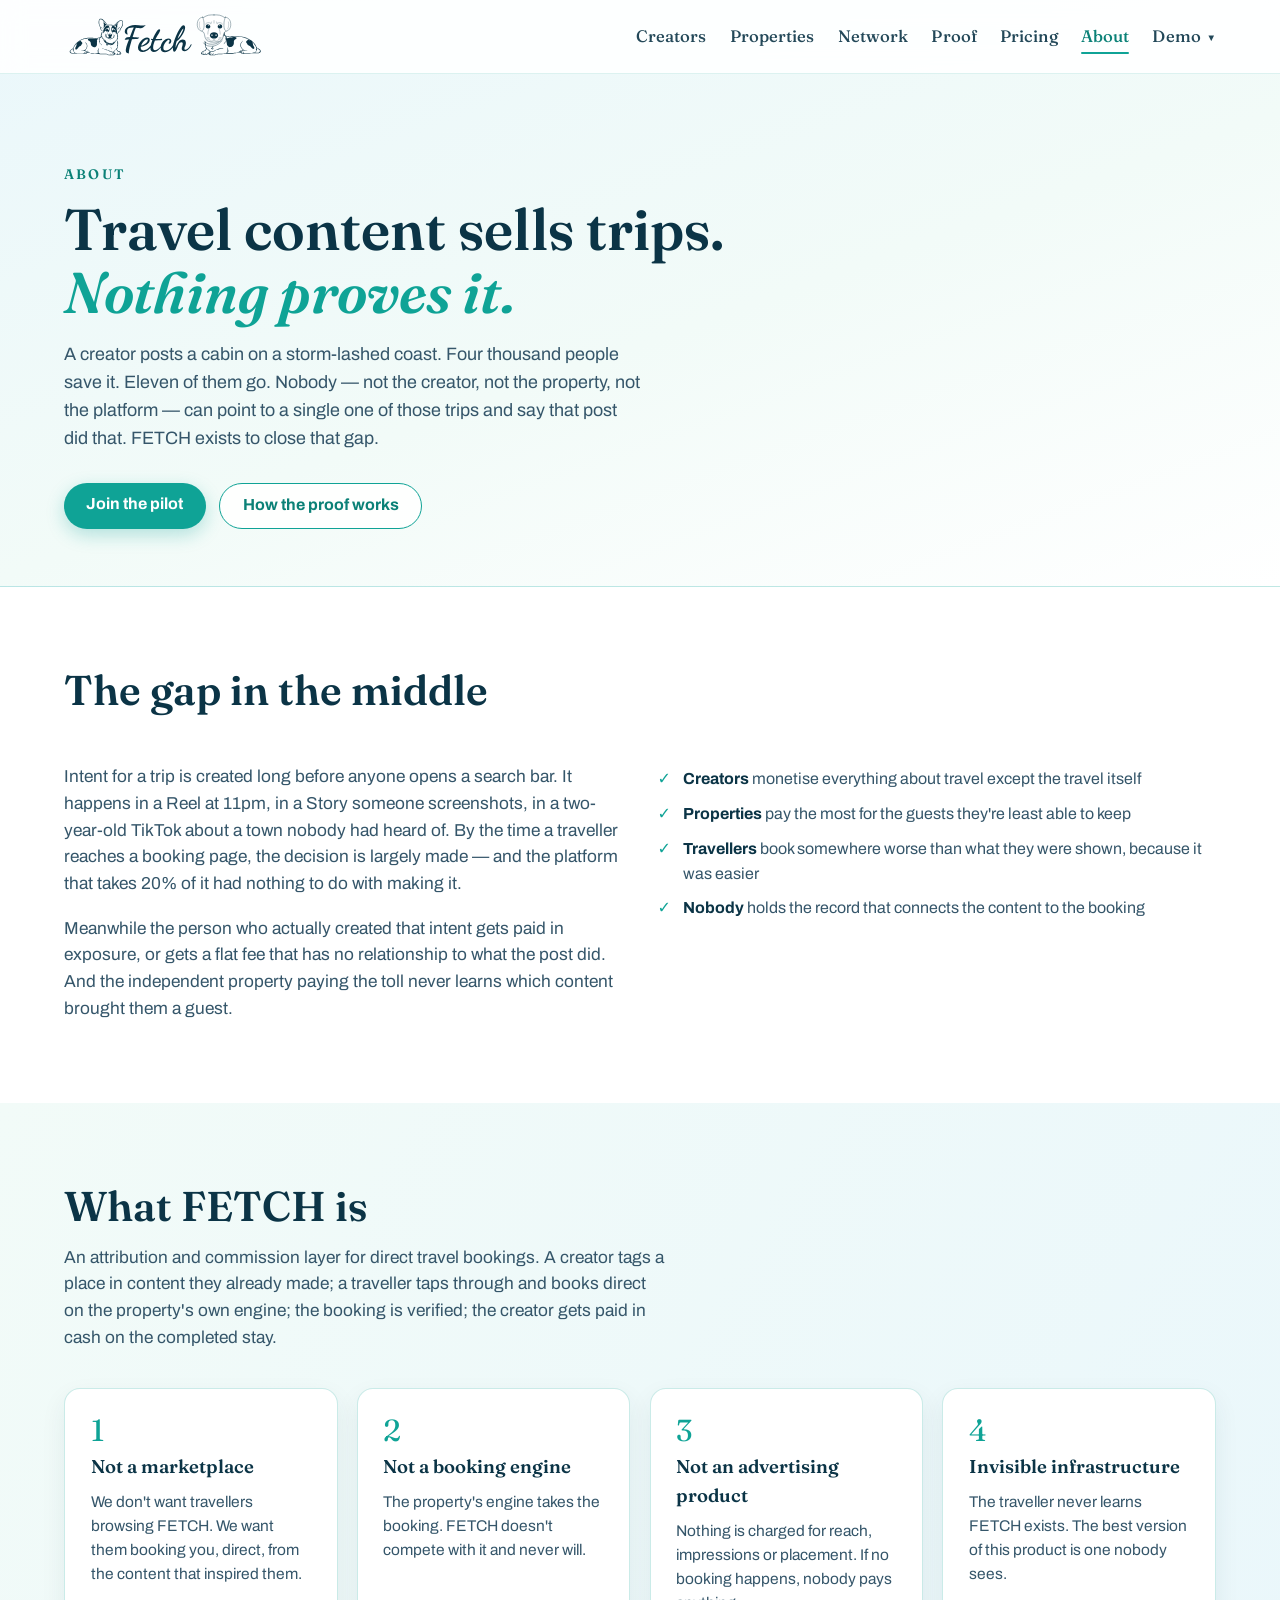
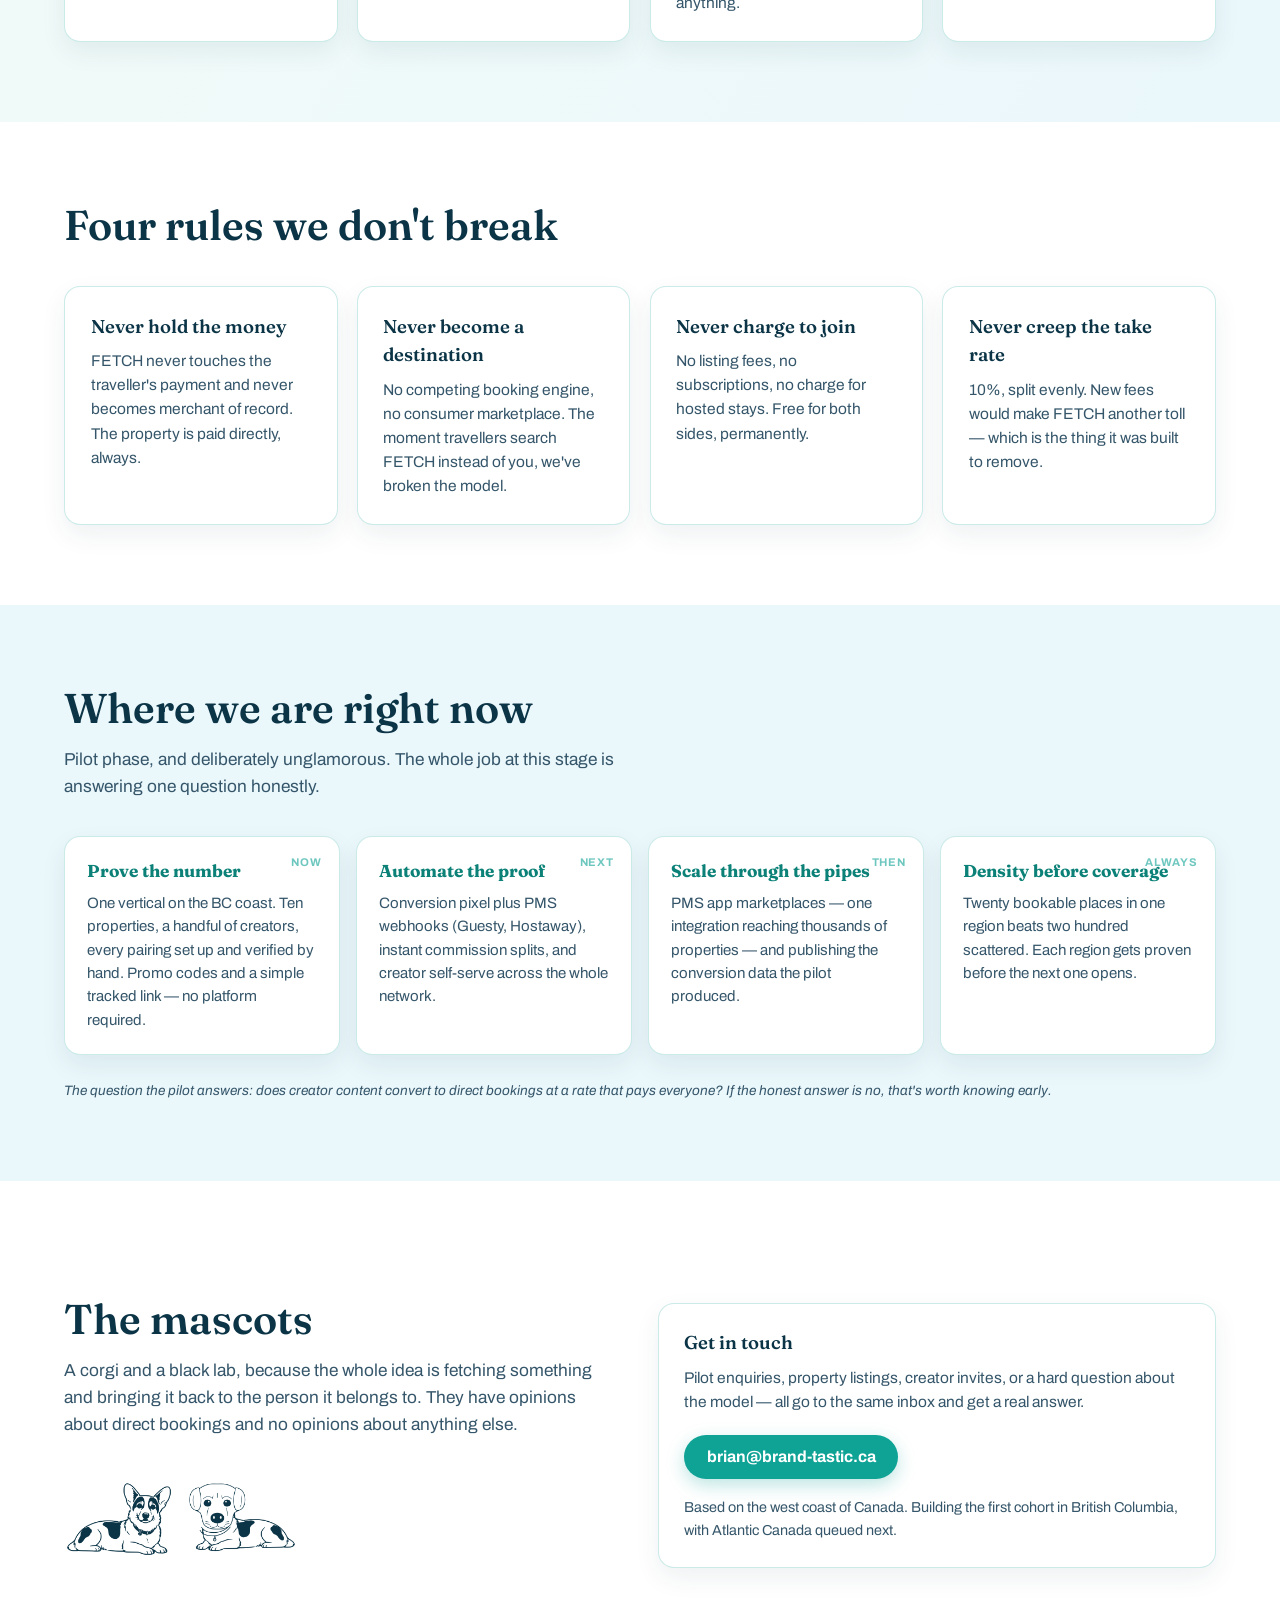
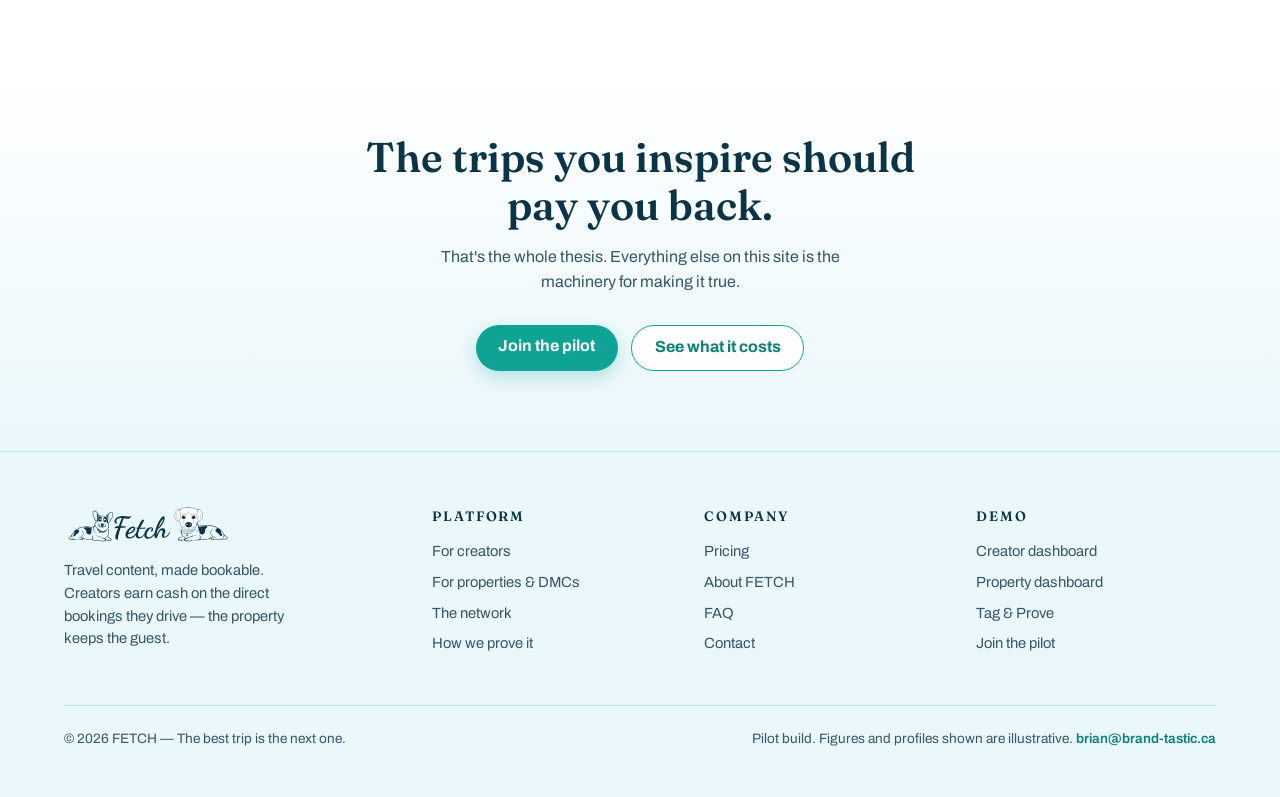
==== about.html @ e8c54d2d "Add 7-page marketing site: serif nav, supporting pages, mobile responsive" ====
<!DOCTYPE html>
<html lang="en">
<head>
<meta charset="UTF-8">
<meta name="viewport" content="width=device-width, initial-scale=1.0">
<title>FETCH — About</title>
<meta name="description" content="Why FETCH exists: travel content creates trip intent that nobody can prove or pay for. FETCH is the attribution and commission layer for direct travel bookings.">
<link rel="canonical" href="https://fetch-and-prove.netlify.app/about.html">
<meta name="theme-color" content="#0FA396">
<link rel="icon" type="image/png" href="/corgi.png">
<link rel="apple-touch-icon" href="/corgi.png">
<meta property="og:type" content="website">
<meta property="og:site_name" content="FETCH">
<meta property="og:title" content="FETCH — About">
<meta property="og:description" content="Why FETCH exists: travel content creates trip intent that nobody can prove or pay for. FETCH is the attribution and commission layer for direct travel bookings.">
<meta property="og:url" content="https://fetch-and-prove.netlify.app/about.html">
<meta name="twitter:card" content="summary_large_image">
<link rel="preconnect" href="https://fonts.googleapis.com">
<link rel="preconnect" href="https://fonts.gstatic.com" crossorigin>
<link href="https://fonts.googleapis.com/css2?family=Fraunces:ital,opsz,wght@0,9..144,500;0,9..144,600;0,9..144,700;1,9..144,600&family=Archivo:wght@400;500;600;700&display=swap" rel="stylesheet">
<link rel="stylesheet" href="/site.css">
</head>
<body>
<!--NAV--><nav class="nav">
  <a class="nav-logo" href="/" aria-label="FETCH home"><img src="/logo.svg" alt="Fetch"></a>
  <button class="nav-toggle" type="button" aria-label="Menu" aria-expanded="false" aria-controls="navLinks"><span></span></button>
  <div class="nav-links" id="navLinks">
    <a href="/creators.html">Creators</a>
    <a href="/properties.html">Properties</a>
    <a href="/network.html">Network</a>
    <a href="/proof.html">Proof</a>
    <a href="/pricing.html">Pricing</a>
    <a href="/about.html">About</a>
    <div class="nav-drop" data-open="false">
      <button type="button" aria-expanded="false" aria-haspopup="true">Demo <span class="car">▼</span></button>
      <div class="nav-drop-menu">
        <a href="/creator.html"><b>Creator dashboard</b><span>Taps, bookings and what you're owed</span></a>
        <a href="/property.html"><b>Property dashboard</b><span>Report stays, rank creators by proof</span></a>
        <a href="/app.html"><b>Tag &amp; Prove</b><span>The pilot tool that runs attribution</span></a>
        <p class="nav-drop-note">Demo data. Nothing here is a real booking.</p>
      </div>
    </div>
    <div class="nav-cta"><a class="btn" href="/#join">Join the pilot</a></div>
  </div>
</nav><!--/NAV-->
<header class="phero">
  <div class="tight">
    <p class="eyebrow">About</p>
    <h1>Travel content sells trips. <em>Nothing proves it.</em></h1>
    <p>A creator posts a cabin on a storm-lashed coast. Four thousand people save it. Eleven of them go. Nobody — not the creator, not the property, not the platform — can point to a single one of those trips and say that post did that. FETCH exists to close that gap.</p>
    <div class="hero-ctas">
      <a class="btn" href="/#join">Join the pilot</a>
      <a class="btn line" href="/proof.html">How the proof works</a>
    </div>
  </div>
</header>

<section>
  <div class="tight">
    <h2>The gap in the middle</h2>
    <div class="split">
      <div>
        <p class="lede" style="max-width:none">Intent for a trip is created long before anyone opens a search bar. It happens in a Reel at 11pm, in a Story someone screenshots, in a two-year-old TikTok about a town nobody had heard of. By the time a traveller reaches a booking page, the decision is largely made — and the platform that takes 20% of it had nothing to do with making it.</p>
        <p class="lede" style="max-width:none;margin-top:1.1rem">Meanwhile the person who actually created that intent gets paid in exposure, or gets a flat fee that has no relationship to what the post did. And the independent property paying the toll never learns which content brought them a guest.</p>
      </div>
      <div>
        <ul class="ticks">
          <li><b>Creators</b> monetise everything about travel except the travel itself</li>
          <li><b>Properties</b> pay the most for the guests they're least able to keep</li>
          <li><b>Travellers</b> book somewhere worse than what they were shown, because it was easier</li>
          <li><b>Nobody</b> holds the record that connects the content to the booking</li>
        </ul>
      </div>
    </div>
  </div>
</section>

<section class="band-mist">
  <div class="tight">
    <h2>What FETCH is</h2>
    <p class="lede">An attribution and commission layer for direct travel bookings. A creator tags a place in content they already made; a traveller taps through and books direct on the property's own engine; the booking is verified; the creator gets paid in cash on the completed stay.</p>
    <div class="cards">
      <div class="card"><span class="n">1</span><h3>Not a marketplace</h3><p>We don't want travellers browsing FETCH. We want them booking you, direct, from the content that inspired them.</p></div>
      <div class="card"><span class="n">2</span><h3>Not a booking engine</h3><p>The property's engine takes the booking. FETCH doesn't compete with it and never will.</p></div>
      <div class="card"><span class="n">3</span><h3>Not an advertising product</h3><p>Nothing is charged for reach, impressions or placement. If no booking happens, nobody pays anything.</p></div>
      <div class="card"><span class="n">4</span><h3>Invisible infrastructure</h3><p>The traveller never learns FETCH exists. The best version of this product is one nobody sees.</p></div>
    </div>
  </div>
</section>

<section>
  <div class="tight">
    <h2>Four rules we don't break</h2>
    <div class="cards">
      <div class="card"><h3>Never hold the money</h3><p>FETCH never touches the traveller's payment and never becomes merchant of record. The property is paid directly, always.</p></div>
      <div class="card"><h3>Never become a destination</h3><p>No competing booking engine, no consumer marketplace. The moment travellers search FETCH instead of you, we've broken the model.</p></div>
      <div class="card"><h3>Never charge to join</h3><p>No listing fees, no subscriptions, no charge for hosted stays. Free for both sides, permanently.</p></div>
      <div class="card"><h3>Never creep the take rate</h3><p>10%, split evenly. New fees would make FETCH another toll — which is the thing it was built to remove.</p></div>
    </div>
  </div>
</section>

<section class="band-sky">
  <div class="tight">
    <h2>Where we are right now</h2>
    <p class="lede">Pilot phase, and deliberately unglamorous. The whole job at this stage is answering one question honestly.</p>
    <div class="rail-steps">
      <div class="rail-step"><span class="pillx">Now</span><b>Prove the number</b><p>One vertical on the BC coast. Ten properties, a handful of creators, every pairing set up and verified by hand. Promo codes and a simple tracked link — no platform required.</p></div>
      <div class="rail-step"><span class="pillx">Next</span><b>Automate the proof</b><p>Conversion pixel plus PMS webhooks (Guesty, Hostaway), instant commission splits, and creator self-serve across the whole network.</p></div>
      <div class="rail-step"><span class="pillx">Then</span><b>Scale through the pipes</b><p>PMS app marketplaces — one integration reaching thousands of properties — and publishing the conversion data the pilot produced.</p></div>
      <div class="rail-step"><span class="pillx">Always</span><b>Density before coverage</b><p>Twenty bookable places in one region beats two hundred scattered. Each region gets proven before the next one opens.</p></div>
    </div>
    <p class="calc-note" style="margin-top:1.6rem">The question the pilot answers: does creator content convert to direct bookings at a rate that pays everyone? If the honest answer is no, that's worth knowing early.</p>
  </div>
</section>

<section>
  <div class="tight">
    <div class="split" style="align-items:center">
      <div>
        <h2>The mascots</h2>
        <p class="lede" style="max-width:none">A corgi and a black lab, because the whole idea is fetching something and bringing it back to the person it belongs to. They have opinions about direct bookings and no opinions about anything else.</p>
        <div style="display:flex;gap:.9rem;margin-top:1.6rem;flex-wrap:wrap">
          <img src="/corgi.png" alt="FETCH mascot — corgi" width="110" height="110" style="width:110px;height:auto">
          <img src="/blacklab.png" alt="FETCH mascot — black lab" width="110" height="110" style="width:110px;height:auto">
        </div>
      </div>
      <div class="card">
        <h3>Get in touch</h3>
        <p>Pilot enquiries, property listings, creator invites, or a hard question about the model — all go to the same inbox and get a real answer.</p>
        <p style="margin-top:1.3rem"><a class="btn" href="mailto:brian@brand-tastic.ca">brian@brand-tastic.ca</a></p>
        <p style="margin-top:1.1rem;color:var(--slate);font-size:.9rem">Based on the west coast of Canada. Building the first cohort in British Columbia, with Atlantic Canada queued next.</p>
      </div>
    </div>
  </div>
</section>

<section class="endcta">
  <div class="tight">
    <h2>The trips you inspire should pay you back.</h2>
    <p>That's the whole thesis. Everything else on this site is the machinery for making it true.</p>
    <div class="hero-ctas">
      <a class="btn" href="/#join">Join the pilot</a>
      <a class="btn line" href="/pricing.html">See what it costs</a>
    </div>
  </div>
</section>
<!--FOOT--><footer class="site-foot">
  <div class="foot-grid">
    <div class="foot-brand">
      <a href="/" aria-label="FETCH home"><img src="/logo.svg" alt="Fetch"></a>
      <em>Travel content, made bookable. Creators earn cash on the direct bookings they drive — the property keeps the guest.</em>
    </div>
    <div>
      <h4>Platform</h4>
      <ul>
        <li><a href="/creators.html">For creators</a></li>
        <li><a href="/properties.html">For properties &amp; DMCs</a></li>
        <li><a href="/network.html">The network</a></li>
        <li><a href="/proof.html">How we prove it</a></li>
      </ul>
    </div>
    <div>
      <h4>Company</h4>
      <ul>
        <li><a href="/pricing.html">Pricing</a></li>
        <li><a href="/about.html">About FETCH</a></li>
        <li><a href="/#faq">FAQ</a></li>
        <li><a href="mailto:brian@brand-tastic.ca">Contact</a></li>
      </ul>
    </div>
    <div>
      <h4>Demo</h4>
      <ul>
        <li><a href="/creator.html">Creator dashboard</a></li>
        <li><a href="/property.html">Property dashboard</a></li>
        <li><a href="/app.html">Tag &amp; Prove</a></li>
        <li><a href="/#join">Join the pilot</a></li>
      </ul>
    </div>
  </div>
  <div class="foot-base">
    <span>&copy; 2026 FETCH — The best trip is the next one.</span>
    <span>Pilot build. Figures and profiles shown are illustrative. <a href="mailto:brian@brand-tastic.ca">brian@brand-tastic.ca</a></span>
  </div>
</footer><!--/FOOT-->
<script src="/site.js"></script>
</body>
</html>
---- site.css ----
@import url('/nav.css');
/* =========================================================
   FETCH — shared site styles
   Palette: seafoam / aquamarine / deep ocean / white
   ========================================================= */
:root{
  --paper:#FFFFFF;
  --mist:#F2FBF8;
  --sky:#EAF7FB;
  --ink:#0B3446;
  --slate:#35566A;
  --aqua:#0FA396;
  --aqua-deep:#0B8177;
  --seafoam:#8FE0CD;
  --line:rgba(15,163,150,.22);
  --good:#0B8177;
  --coral:#E2725B;
  --nav-h:74px;
  --serif:'Fraunces',Georgia,'Times New Roman',serif;
  --sans:'Archivo',system-ui,-apple-system,'Segoe UI',sans-serif;
}
*{box-sizing:border-box;margin:0;padding:0}
html{scroll-behavior:smooth;-webkit-text-size-adjust:100%;scroll-padding-top:calc(var(--nav-h) + 12px)}
@media (prefers-reduced-motion:reduce){html{scroll-behavior:auto}}
body{background:var(--paper);color:var(--ink);font-family:var(--sans);line-height:1.55;overflow-x:hidden}
img{display:block;max-width:100%}
a{color:inherit}
:focus-visible{outline:2px solid var(--aqua);outline-offset:3px}

/* ---------- buttons ---------- */
.btn{
  display:inline-block;background:var(--aqua);color:#fff;font-family:var(--sans);font-weight:700;
  text-decoration:none;padding:.72rem 1.4rem;border-radius:999px;border:none;font-size:1rem;cursor:pointer;
  box-shadow:0 6px 18px rgba(15,163,150,.28);text-align:center;line-height:1.3;
}
.btn:hover{background:var(--aqua-deep)}
.btn.line{background:rgba(255,255,255,.92);color:var(--aqua-deep);border:1.5px solid var(--aqua);box-shadow:none}
.btn.line:hover{background:var(--mist)}
.btn.small{padding:.5rem 1.05rem;font-size:.9rem;box-shadow:none}

/* =========================================================
   PAGE FURNITURE
   ========================================================= */
section{padding:5rem 5vw}
.tight{max-width:1160px;margin:0 auto}
h1,h2,h3,.serif{font-family:var(--serif);font-weight:600;color:var(--ink)}
h2{font-size:clamp(1.7rem,3.4vw,2.6rem);line-height:1.14;max-width:24ch}
.lede{color:var(--slate);font-size:1.08rem;max-width:60ch;margin-top:.9rem}

/* inner page hero */
.phero{
  padding:calc(var(--nav-h) + 4.5rem) 5vw 3.6rem;
  background:linear-gradient(160deg,var(--sky),var(--mist) 55%,var(--paper));
  border-bottom:1px solid var(--line);
}
.phero .eyebrow{
  font-family:var(--serif);font-size:.86rem;letter-spacing:.16em;text-transform:uppercase;
  color:var(--aqua-deep);font-weight:600;margin-bottom:.9rem;
}
.phero h1{font-size:clamp(2.1rem,5.4vw,3.6rem);line-height:1.08;max-width:18ch}
.phero h1 em{font-style:italic;color:var(--aqua)}
.phero p{color:var(--slate);font-size:1.12rem;max-width:58ch;margin-top:1.1rem}
.phero .hero-ctas{display:flex;gap:.85rem;flex-wrap:wrap;margin-top:1.9rem}

/* generic card grids */
.cards{display:grid;grid-template-columns:repeat(auto-fit,minmax(min(255px,100%),1fr));gap:1.2rem;margin-top:2.3rem}
.card{background:#fff;border:1px solid var(--line);border-radius:16px;padding:1.6rem;box-shadow:0 10px 26px rgba(11,52,70,.07)}
.card h3{font-size:1.16rem;margin-bottom:.5rem}
.card p{color:var(--slate);font-size:.97rem}
.card .n{font-family:var(--serif);font-size:1.9rem;color:var(--aqua);line-height:1;margin-bottom:.5rem;display:block}

.band-mist{background:linear-gradient(120deg,var(--mist),var(--sky))}
.band-sky{background:var(--sky)}

/* two-column prose/feature split */
.split{display:grid;grid-template-columns:repeat(auto-fit,minmax(min(300px,100%),1fr));gap:2.2rem;align-items:start;margin-top:2.2rem}
.calc-split{grid-template-columns:minmax(0,1.15fr) minmax(0,.85fr)}
@media (max-width:900px){ .calc-split{grid-template-columns:1fr} }

/* checked list */
.ticks{list-style:none;margin-top:1.1rem}
.ticks li{padding-left:1.6rem;position:relative;margin:.62rem 0;color:var(--slate)}
.ticks li::before{content:'✓';position:absolute;left:0;top:0;color:var(--aqua);font-weight:700}
.ticks li b{color:var(--ink)}
.crosses li::before{content:'✕';color:var(--coral)}

/* comparison table */
.table-scroll{overflow-x:auto;-webkit-overflow-scrolling:touch;margin-top:2.2rem;border-radius:14px;border:1px solid var(--line);background:#fff}
table.cmp{width:100%;border-collapse:collapse;font-size:.95rem;min-width:640px}
table.cmp th,table.cmp td{padding:.85rem 1rem;text-align:left;border-bottom:1px solid rgba(15,163,150,.14);vertical-align:top}
table.cmp thead th{font-family:var(--serif);font-weight:600;color:var(--ink);background:var(--mist);white-space:nowrap}
table.cmp tbody th{font-weight:600;color:var(--ink)}
table.cmp td{color:var(--slate)}
table.cmp .yes{color:var(--good);font-weight:700}
table.cmp .no{color:var(--coral);font-weight:700}
table.cmp tr:last-child th,table.cmp tr:last-child td{border-bottom:none}
table.cmp .col-fetch{background:rgba(143,224,205,.16)}

/* calculator */
.calc{background:#fff;border:1px solid var(--line);border-radius:20px;padding:1.8rem;box-shadow:0 16px 38px rgba(11,52,70,.1)}
.calc h3{font-size:1.35rem;margin-bottom:.3rem}
.calc .hint{color:var(--slate);font-size:.94rem;margin-bottom:1.3rem}
.calc-row{margin-bottom:1.15rem}
.calc-row label{display:flex;justify-content:space-between;align-items:baseline;gap:1rem;font-size:.9rem;color:var(--slate);font-weight:600;margin-bottom:.4rem}
.calc-row label output{font-family:var(--serif);font-size:1.1rem;color:var(--aqua-deep);font-weight:600}
.calc input[type=range]{width:100%;accent-color:var(--aqua);height:26px}
.calc-out{background:linear-gradient(120deg,var(--mist),var(--sky));border-radius:14px;padding:1.3rem;margin-top:1.6rem;display:grid;grid-template-columns:repeat(auto-fit,minmax(min(130px,100%),1fr));gap:1rem;text-align:center}
.calc-out div b{display:block;font-family:var(--serif);font-size:1.75rem;color:var(--aqua-deep);line-height:1.1}
.calc-out div span{color:var(--slate);font-size:.85rem}
.calc-out div.muted b{color:var(--slate)}
.calc-out div.strike b{color:var(--slate);text-decoration:line-through;text-decoration-color:var(--coral)}
.calc-note{color:var(--slate);font-size:.85rem;margin-top:1rem;font-style:italic}

/* stat strip */
.strip{background:linear-gradient(120deg,var(--sky),var(--mist));border-top:1px solid var(--line);border-bottom:1px solid var(--line)}
.strip .tight{display:grid;grid-template-columns:repeat(auto-fit,minmax(min(170px,100%),1fr));gap:1.6rem;text-align:center}
.strip b{display:block;font-family:var(--serif);font-size:clamp(1.6rem,4vw,2.1rem);color:var(--aqua-deep)}
.strip span{color:var(--slate);font-size:.92rem}
.strip .strike b{color:var(--slate);text-decoration:line-through;text-decoration-color:var(--coral)}

/* timeline / lifecycle */
.rail-steps{display:grid;grid-template-columns:repeat(auto-fit,minmax(min(190px,100%),1fr));gap:1rem;margin-top:2.2rem}
.rail-step{background:#fff;border:1px solid var(--line);border-radius:16px;padding:1.35rem;box-shadow:0 10px 26px rgba(11,52,70,.07);position:relative}
.rail-step b{font-family:var(--serif);font-size:1.08rem;color:var(--aqua-deep);display:block;margin-bottom:.45rem}
.rail-step p{color:var(--slate);font-size:.94rem}
.rail-step .pillx{position:absolute;top:1.1rem;right:1.1rem;font-size:.7rem;font-weight:700;letter-spacing:.06em;text-transform:uppercase;color:var(--aqua);opacity:.6}

/* feature/profile cards */
.feat-grid{display:grid;grid-template-columns:repeat(auto-fit,minmax(min(230px,100%),1fr));gap:1.2rem;margin-top:2.3rem}
.feat{background:#fff;border:1px solid var(--line);border-radius:18px;overflow:hidden;box-shadow:0 14px 32px rgba(11,52,70,.1)}
.feat img{width:100%;aspect-ratio:4/3;object-fit:cover}
.feat-body{padding:1.1rem 1.2rem 1.3rem}
.feat-body b{display:block;font-family:var(--serif);font-size:1.14rem;color:var(--ink)}
.feat-body .meta{color:var(--slate);font-size:.9rem;margin:.25rem 0 .7rem}
.feat-body .chip{display:inline-block;background:var(--mist);color:var(--aqua-deep);font-size:.8rem;font-weight:700;padding:.25rem .7rem;border-radius:999px}

/* faq */
details{background:#fff;border:1px solid var(--line);border-radius:12px;margin-bottom:.7rem;overflow:hidden}
summary{cursor:pointer;padding:1rem 1.2rem;font-weight:600;color:var(--ink);list-style:none;position:relative;padding-right:2.8rem}
summary::-webkit-details-marker{display:none}
summary::after{content:'+';position:absolute;right:1.1rem;top:50%;transform:translateY(-50%);color:var(--aqua);font-size:1.35rem;font-weight:700;line-height:1}
details[open] summary::after{content:'–'}
details p{padding:0 1.2rem 1.1rem;color:var(--slate);font-size:.95rem}

/* closing CTA */
.endcta{background:linear-gradient(180deg,var(--paper),var(--sky));text-align:center}
.endcta h2{margin:0 auto;max-width:20ch}
.endcta p{margin:1rem auto 0;color:var(--slate);max-width:52ch}
.endcta .hero-ctas{display:flex;gap:.85rem;justify-content:center;flex-wrap:wrap;margin-top:1.9rem}

/* =========================================================
   RESPONSIVE
   ========================================================= */
@media (max-width:900px){
  section{padding:3.8rem 6vw}
  .phero{padding:calc(var(--nav-h) + 3rem) 6vw 2.8rem}
  .split{gap:1.6rem}
}
@media (max-width:560px){
  :root{--nav-h:66px}
  .nav-logo img{height:40px}
  section{padding:3.2rem 6vw}
  .lede{font-size:1rem}
  .card{padding:1.3rem}
  .calc{padding:1.3rem}
  .calc-out{grid-template-columns:1fr 1fr;gap:.9rem;padding:1.1rem}
  .phero .hero-ctas .btn,.endcta .hero-ctas .btn{flex:1 1 100%}
}
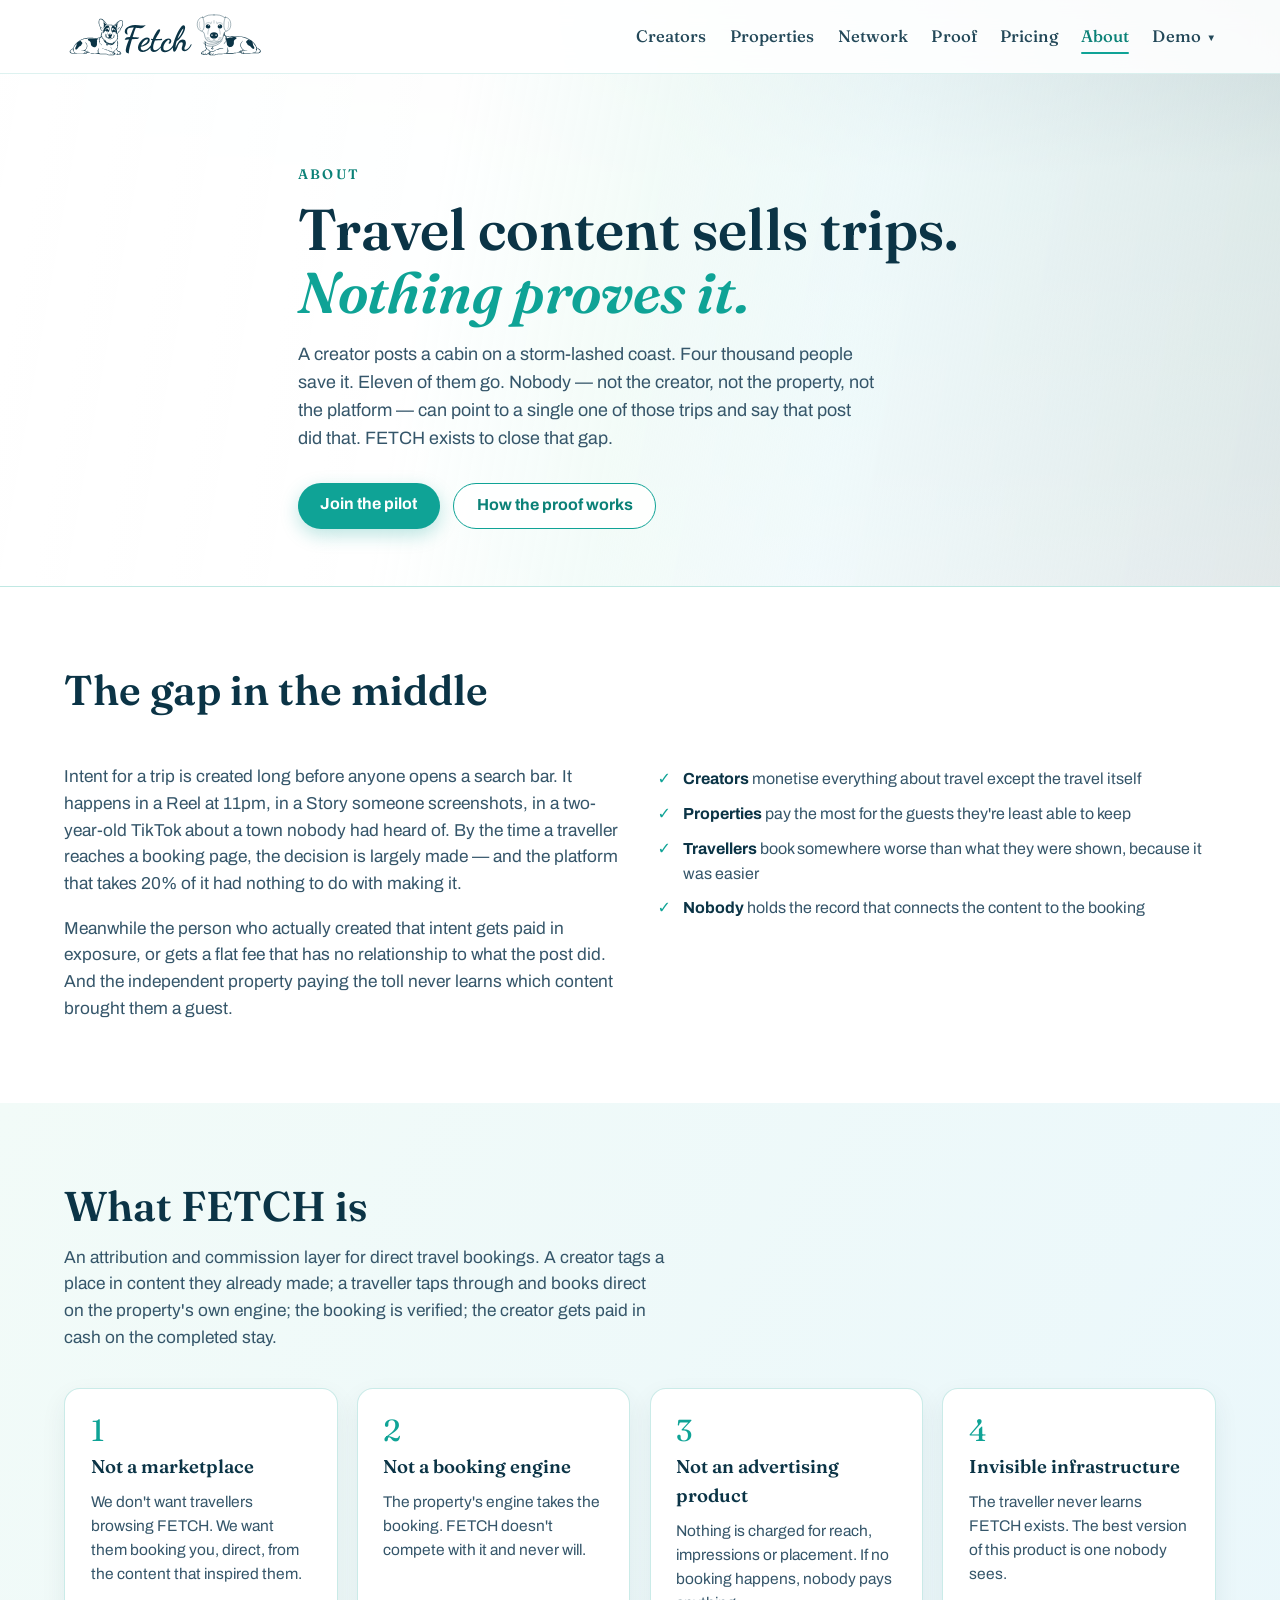
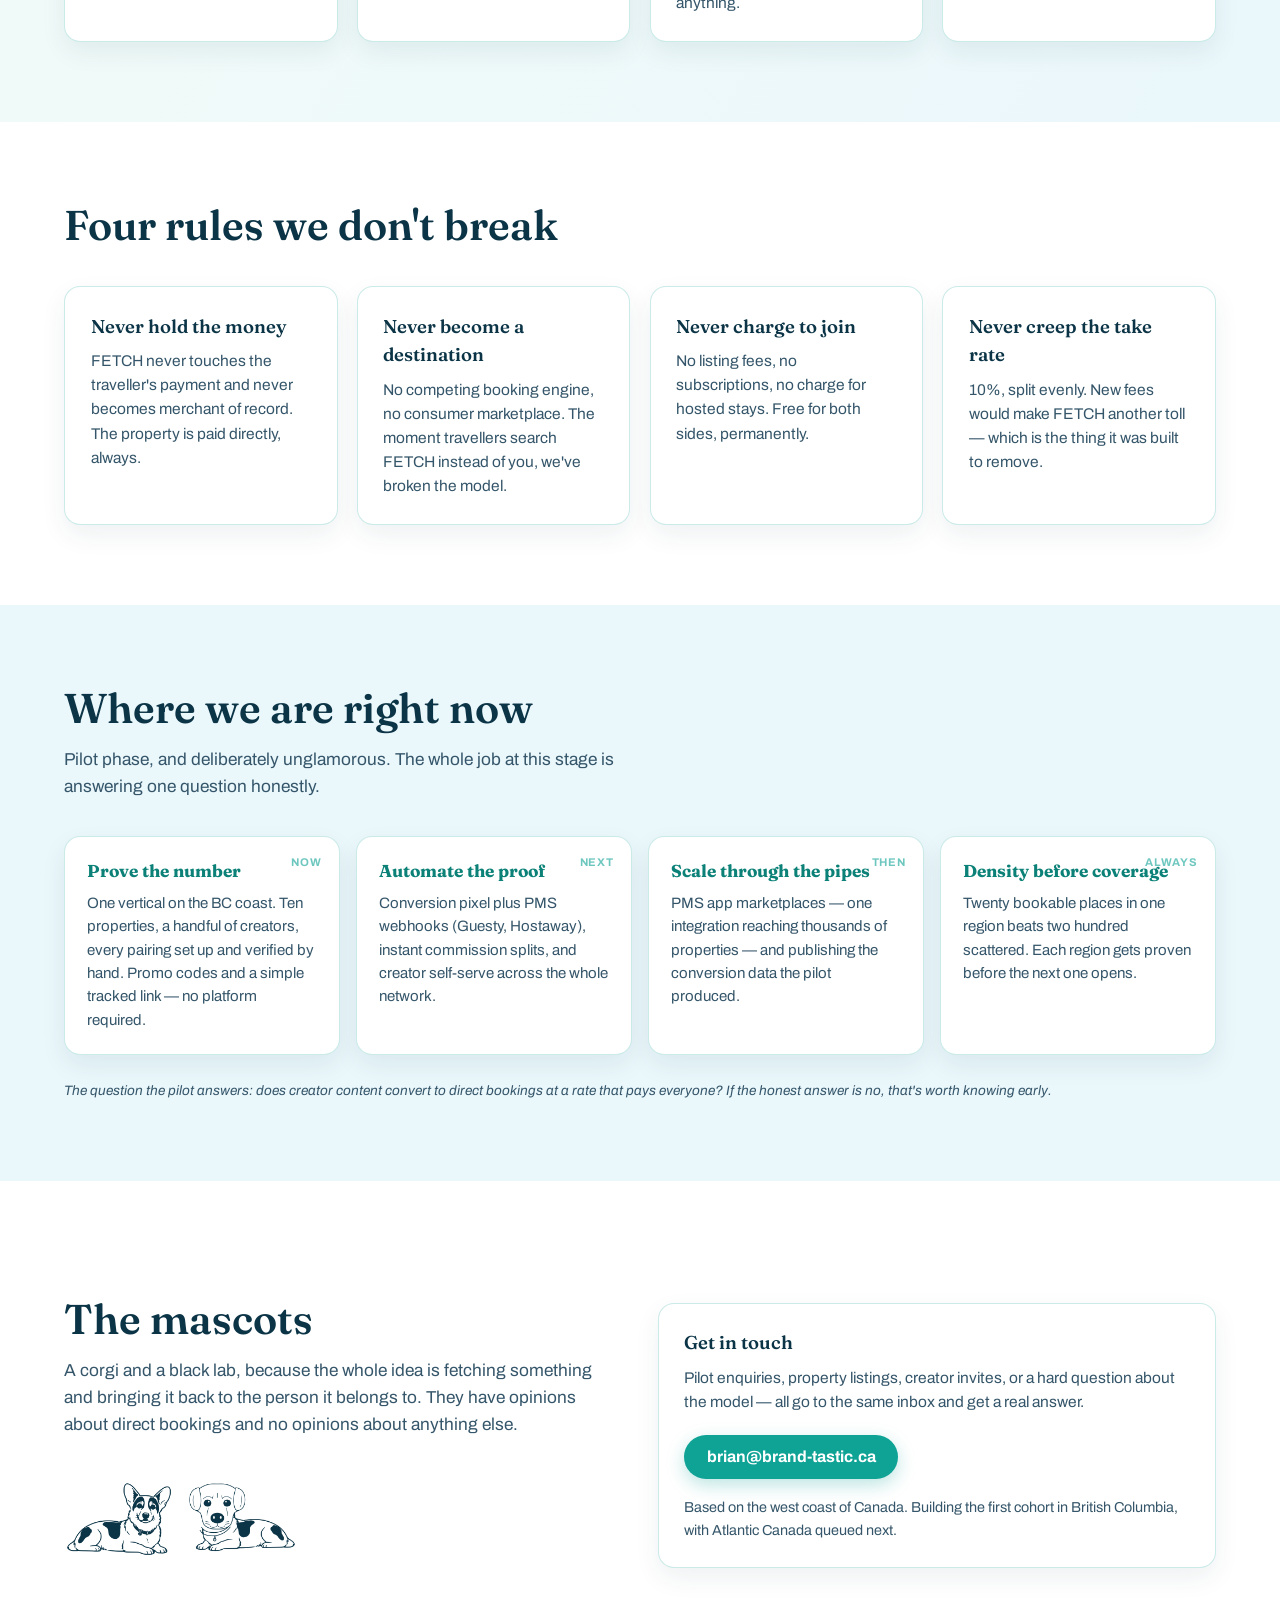
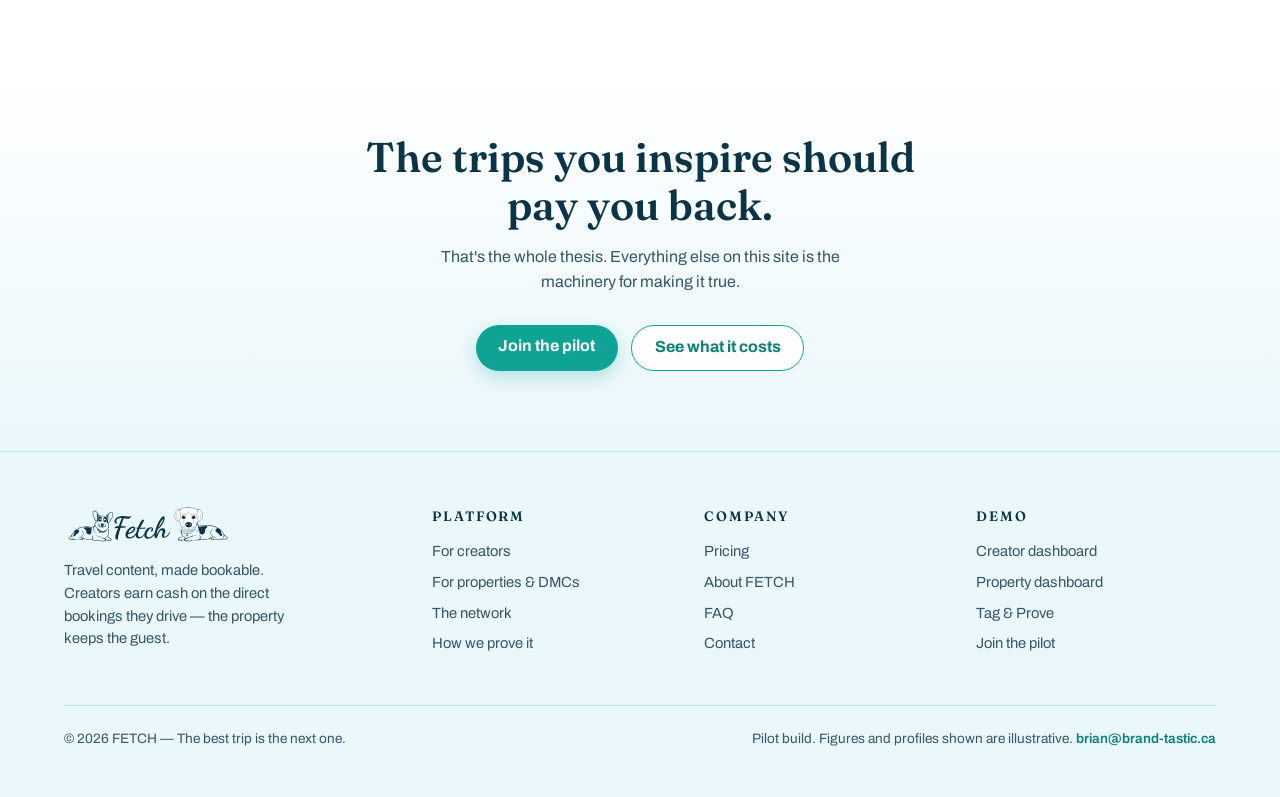
==== commit 2310b411: "Add hero photography to secondary pages, fix missing nav styles, add demo seed" ====
--- a/about.html
+++ b/about.html
@@ -19,6 +19,7 @@
 <link rel="preconnect" href="https://fonts.gstatic.com" crossorigin>
 <link href="https://fonts.googleapis.com/css2?family=Fraunces:ital,opsz,wght@0,9..144,500;0,9..144,600;0,9..144,700;1,9..144,600&family=Archivo:wght@400;500;600;700&display=swap" rel="stylesheet">
 <link rel="stylesheet" href="/site.css">
+<link rel="stylesheet" href="/nav.css">
 </head>
 <body>
 <!--NAV--><nav class="nav">
@@ -43,7 +44,8 @@
     <div class="nav-cta"><a class="btn" href="/#join">Join the pilot</a></div>
   </div>
 </nav><!--/NAV-->
-<header class="phero">
+<header class="phero has-img">
+  <img class="phero-bg" src="https://images.unsplash.com/photo-1469474968028-56623f02e42e?auto=format&fit=crop&w=2000&q=80" alt="Low cloud over a rugged shoreline after a storm" loading="eager" fetchpriority="high">
   <div class="tight">
     <p class="eyebrow">About</p>
     <h1>Travel content sells trips. <em>Nothing proves it.</em></h1>
--- a/site.css
+++ b/site.css
@@ -62,6 +62,43 @@
 .phero p{color:var(--slate);font-size:1.12rem;max-width:58ch;margin-top:1.1rem}
 .phero .hero-ctas{display:flex;gap:.85rem;flex-wrap:wrap;margin-top:1.9rem}
 
+/* inner page hero with photography */
+.phero.has-img{
+  position:relative; overflow:hidden; background:var(--mist);
+  min-height:clamp(360px,44vh,470px); display:flex; align-items:center;
+}
+.phero.has-img > .phero-bg{
+  position:absolute; inset:0; width:100%; height:100%;
+  object-fit:cover; z-index:0;
+}
+.phero.has-img::after{
+  content:''; position:absolute; inset:0; z-index:1; pointer-events:none;
+  background:
+    linear-gradient(100deg,
+      rgba(255,255,255,.985) 0%,
+      rgba(255,255,255,.955) 34%,
+      rgba(242,251,248,.88) 50%,
+      rgba(234,247,251,.54) 66%,
+      rgba(11,52,70,.10) 100%),
+    linear-gradient(180deg,
+      rgba(11,52,70,.10) 0%,
+      rgba(255,255,255,0) 30%,
+      rgba(255,255,255,.30) 78%,
+      rgba(255,255,255,.62) 100%);
+}
+.phero.has-img > .tight{position:relative; z-index:2}
+@media (max-width:900px){
+  .phero.has-img{min-height:clamp(320px,40vh,420px)}
+  .phero.has-img::after{
+    background:
+      linear-gradient(180deg,
+        rgba(255,255,255,.95) 0%,
+        rgba(242,251,248,.92) 52%,
+        rgba(234,247,251,.60) 100%),
+      linear-gradient(180deg, rgba(11,52,70,.10), rgba(255,255,255,.38));
+  }
+}
+
 /* generic card grids */
 .cards{display:grid;grid-template-columns:repeat(auto-fit,minmax(min(255px,100%),1fr));gap:1.2rem;margin-top:2.3rem}
 .card{background:#fff;border:1px solid var(--line);border-radius:16px;padding:1.6rem;box-shadow:0 10px 26px rgba(11,52,70,.07)}
--- a/nav.css
+++ b/nav.css
@@ -0,0 +1,146 @@
+/* =========================================================
+   FETCH — shared navigation + footer
+   Self-contained: uses its own --fx-* tokens so it can be
+   dropped onto any page (including the dashboards) without
+   inheriting or clashing with that page's variables.
+   ========================================================= */
+.nav,.site-foot,.nav-links,.nav-drop-menu{
+  --fx-ink:#0B3446;
+  --fx-slate:#35566A;
+  --fx-aqua:#0FA396;
+  --fx-aqua-deep:#0B8177;
+  --fx-mist:#F2FBF8;
+  --fx-sky:#EAF7FB;
+  --fx-line:rgba(15,163,150,.22);
+  --fx-serif:'Fraunces',Georgia,'Times New Roman',serif;
+  --fx-sans:'Archivo',system-ui,-apple-system,'Segoe UI',sans-serif;
+}
+:root{--nav-h:74px}
+@media (max-width:560px){ :root{--nav-h:66px} }
+.nav *,.site-foot *{box-sizing:border-box}
+.nav .btn,.nav-cta .btn{
+  display:inline-block;background:var(--fx-aqua);color:#fff;font-family:var(--fx-sans);font-weight:700;
+  text-decoration:none;padding:.72rem 1.4rem;border-radius:999px;border:none;font-size:1rem;cursor:pointer;
+  box-shadow:0 6px 18px rgba(15,163,150,.28);text-align:center;line-height:1.3;
+}
+.nav .btn:hover,.nav-cta .btn:hover{background:var(--fx-aqua-deep)}
+
+/* =========================================================
+   NAVIGATION  — serif (Fraunces) to match the headline
+   ========================================================= */
+.nav{
+  position:fixed;inset:0 0 auto 0;z-index:200;display:flex;align-items:center;justify-content:space-between;
+  gap:1rem;padding:.7rem 5vw;background:rgba(255,255,255,.88);backdrop-filter:blur(12px);
+  -webkit-backdrop-filter:blur(12px);border-bottom:1px solid rgba(15,163,150,.14);min-height:var(--nav-h);
+}
+.nav-logo{display:block;flex:0 0 auto}
+.nav-logo img{height:48px;width:auto}
+
+.nav-links{display:flex;gap:1.45rem;align-items:center}
+.nav-links > a,.nav-drop > button{
+  font-family:var(--fx-serif);font-weight:500;font-size:1.04rem;letter-spacing:.005em;
+  text-decoration:none;color:var(--fx-ink);opacity:.9;background:none;border:none;cursor:pointer;
+  padding:.35rem 0;position:relative;white-space:nowrap;line-height:1.2;
+}
+.nav-links > a::after,.nav-drop > button::after{
+  content:'';position:absolute;left:0;right:100%;bottom:-2px;height:2px;background:var(--fx-aqua);
+  transition:right .22s ease;border-radius:2px;
+}
+.nav-links > a:hover,.nav-drop > button:hover{opacity:1;color:var(--fx-aqua-deep)}
+.nav-links > a:hover::after,.nav-drop > button:hover::after{right:0}
+.nav-links > a[aria-current="page"]{color:var(--fx-aqua-deep);opacity:1}
+.nav-links > a[aria-current="page"]::after{right:0}
+@media (prefers-reduced-motion:reduce){.nav-links > a::after,.nav-drop > button::after{transition:none}}
+
+/* demo dropdown */
+.nav-drop{position:relative}
+.nav-drop > button{display:inline-flex;align-items:center;gap:.35rem}
+.nav-drop > button .car{font-size:.6rem;transform:translateY(1px);transition:transform .2s ease}
+.nav-drop[data-open="true"] > button .car{transform:translateY(1px) rotate(180deg)}
+.nav-drop-menu{
+  position:absolute;top:calc(100% + .7rem);right:0;min-width:268px;background:#fff;
+  border:1px solid var(--fx-line);border-radius:14px;box-shadow:0 20px 44px rgba(11,52,70,.16);
+  padding:.5rem;display:none;
+}
+.nav-drop[data-open="true"] .nav-drop-menu{display:block}
+.nav-drop-menu a{
+  display:block;text-decoration:none;padding:.62rem .8rem;border-radius:10px;color:var(--fx-ink);
+}
+.nav-drop-menu a:hover{background:var(--fx-mist)}
+.nav-drop-menu b{display:block;font-family:var(--fx-serif);font-weight:600;font-size:1rem;line-height:1.25}
+.nav-drop-menu span{display:block;color:var(--fx-slate);font-size:.83rem;line-height:1.35;margin-top:.1rem}
+.nav-drop-note{
+  padding:.55rem .8rem .35rem;color:var(--fx-slate);font-size:.76rem;border-top:1px solid var(--fx-line);
+  margin-top:.35rem;font-style:italic;
+}
+
+/* hamburger */
+.nav-toggle{
+  display:none;background:none;border:1.5px solid var(--fx-line);border-radius:12px;cursor:pointer;
+  width:46px;height:42px;align-items:center;justify-content:center;flex:0 0 auto;
+}
+.nav-toggle span{display:block;width:20px;height:2px;background:var(--fx-ink);border-radius:2px;position:relative}
+.nav-toggle span::before,.nav-toggle span::after{
+  content:'';position:absolute;left:0;width:20px;height:2px;background:var(--fx-ink);border-radius:2px;
+  transition:transform .2s ease,top .2s ease;
+}
+.nav-toggle span::before{top:-6px}
+.nav-toggle span::after{top:6px}
+body.nav-open .nav-toggle span{background:transparent}
+body.nav-open .nav-toggle span::before{top:0;transform:rotate(45deg)}
+body.nav-open .nav-toggle span::after{top:0;transform:rotate(-45deg)}
+
+/* mobile drawer */
+@media (max-width:1080px){
+  /* backdrop-filter makes .nav a containing block for fixed children,
+     which would trap the drawer inside the bar — drop it on mobile. */
+  .nav{backdrop-filter:none;-webkit-backdrop-filter:none;background:#fff;box-shadow:0 2px 14px rgba(11,52,70,.06)}
+  .nav-toggle{display:flex}
+  .nav-links{
+    position:fixed;inset:var(--nav-h) 0 0 0;background:#fff;flex-direction:column;align-items:stretch;
+    gap:0;padding:1.4rem 6vw 3rem;overflow-y:auto;transform:translateY(-8px);opacity:0;
+    pointer-events:none;transition:opacity .18s ease,transform .18s ease;
+  }
+  body.nav-open .nav-links{opacity:1;transform:none;pointer-events:auto}
+  body.nav-open{overflow:hidden}
+  .nav-links > a{
+    font-size:1.5rem;padding:.72rem 0;border-bottom:1px solid rgba(15,163,150,.14);
+  }
+  .nav-links > a::after{display:none}
+  .nav-drop{position:static}
+  .nav-drop > button{display:none}
+  .nav-drop-menu{
+    position:static;display:block;min-width:0;border:none;box-shadow:none;padding:1rem 0 0;
+    background:transparent;
+  }
+  .nav-drop-menu::before{
+    content:'Demo';display:block;font-family:var(--fx-serif);font-size:.85rem;letter-spacing:.14em;
+    text-transform:uppercase;color:var(--fx-aqua-deep);margin-bottom:.4rem;
+  }
+  .nav-drop-menu a{padding:.6rem 0;border-bottom:1px solid rgba(15,163,150,.1);border-radius:0}
+  .nav-drop-menu a:hover{background:transparent;color:var(--fx-aqua-deep)}
+  .nav-cta{margin-top:1.6rem}
+  .nav-cta .btn{width:100%;padding:.9rem 1.4rem}
+}
+@media (min-width:1081px){ .nav-cta{display:none} }
+
+/* =========================================================
+   FOOTER
+   ========================================================= */
+.site-foot{padding:3.4rem 5vw 3rem;color:var(--fx-slate);font-size:.92rem;border-top:1px solid var(--fx-line);background:var(--fx-sky)}
+.foot-grid{max-width:1160px;margin:0 auto;display:grid;grid-template-columns:1.4fr repeat(3,1fr);gap:2rem}
+.foot-brand img{height:40px;margin-bottom:.8rem}
+.foot-brand em{font-style:normal;display:block;max-width:30ch;color:var(--fx-slate)}
+.foot-grid h4{font-family:var(--fx-serif);font-weight:600;font-size:.85rem;letter-spacing:.14em;text-transform:uppercase;color:var(--fx-ink);margin-bottom:.8rem}
+.foot-grid ul{list-style:none}
+.foot-grid li{margin-bottom:.5rem}
+.foot-grid a{color:var(--fx-slate);text-decoration:none}
+.foot-grid a:hover{color:var(--fx-aqua-deep)}
+.foot-base{max-width:1160px;margin:2.6rem auto 0;padding-top:1.4rem;border-top:1px solid var(--fx-line);display:flex;justify-content:space-between;gap:1rem;flex-wrap:wrap;font-size:.85rem}
+.foot-base a{color:var(--fx-aqua-deep);text-decoration:none;font-weight:600}
+@media (max-width:860px){
+  .foot-grid{grid-template-columns:1fr 1fr;gap:1.8rem}
+  .foot-brand{grid-column:1 / -1}
+}
+@media (max-width:420px){ .foot-grid{grid-template-columns:1fr} }
+
